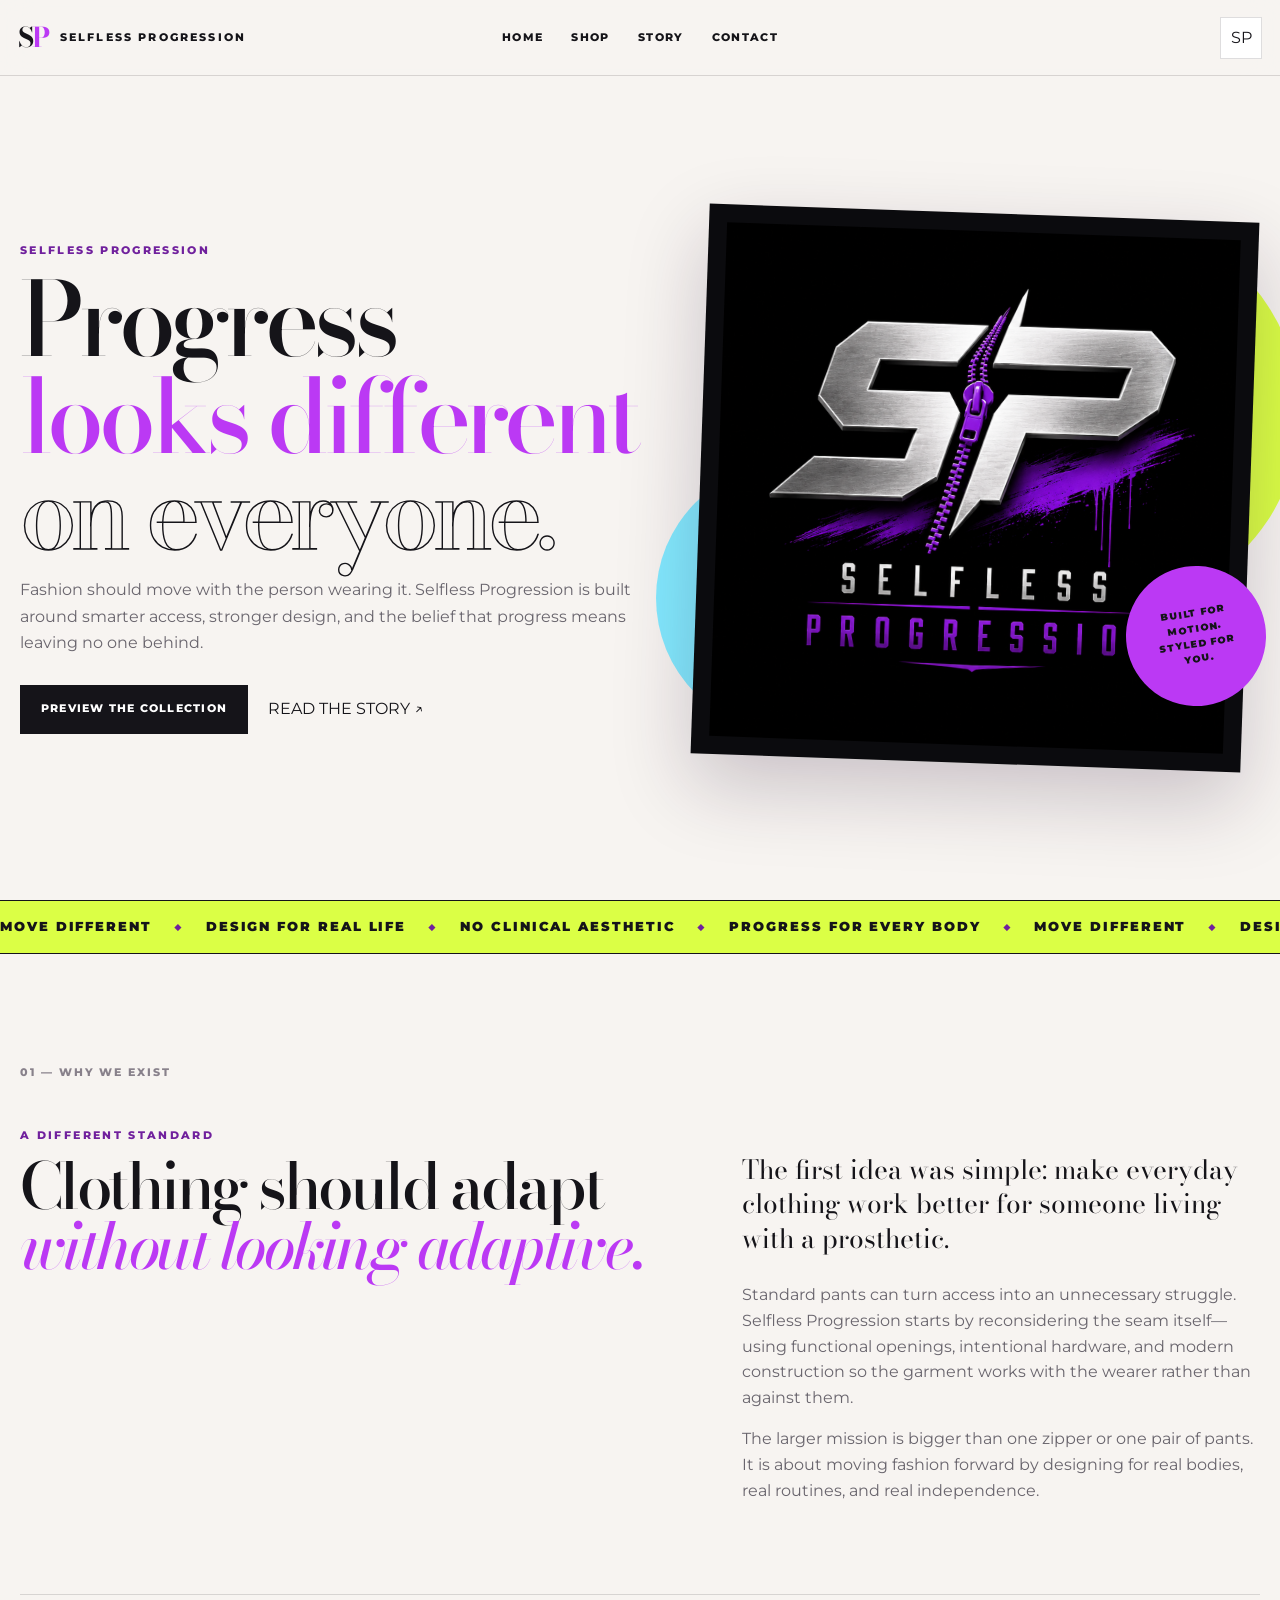
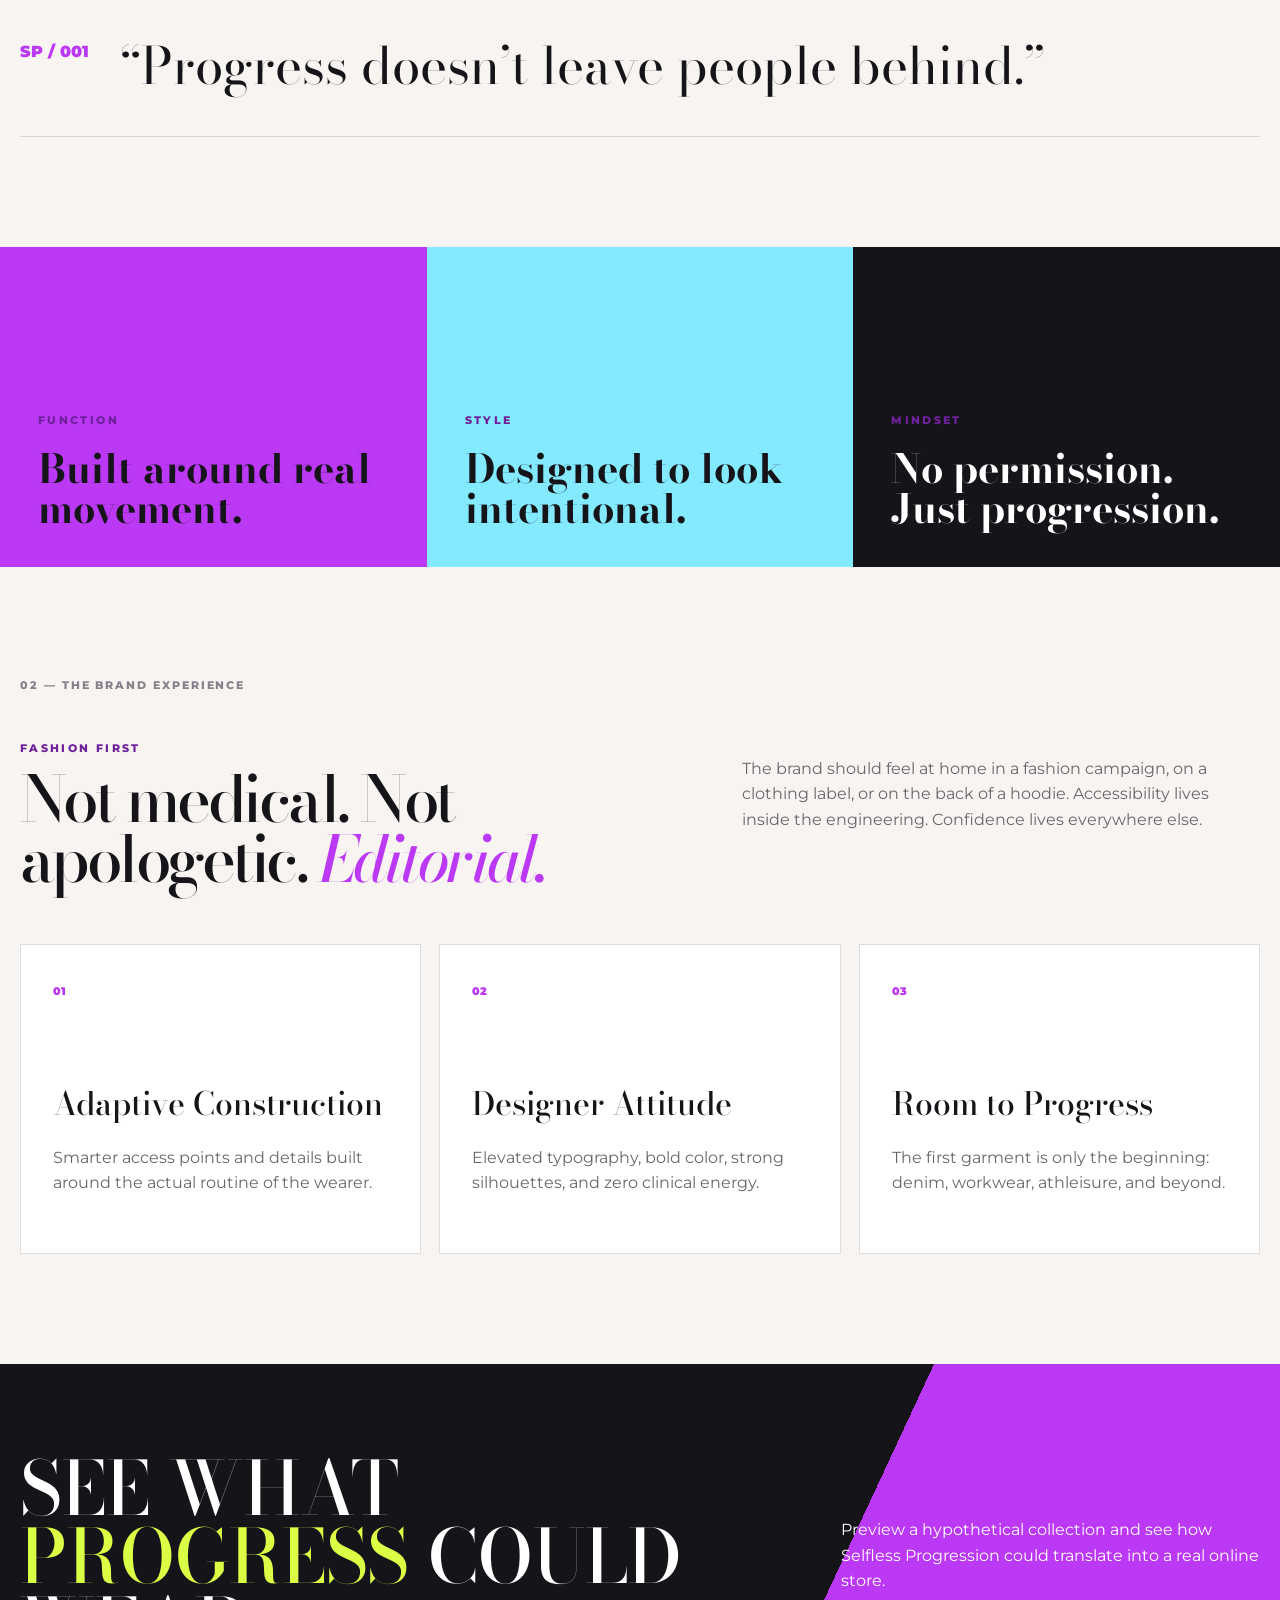
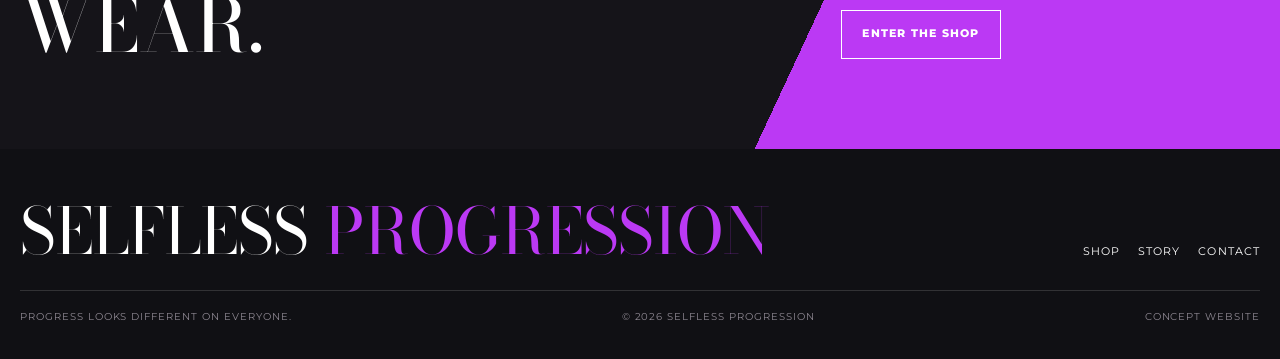
==== index.html @ aa7c3b39 "Add files via upload" ====
<!doctype html><html lang='en'><head><meta charset='utf-8'><meta name='viewport' content='width=device-width,initial-scale=1'><title>Selfless Progression | Home</title><link rel='preconnect' href='https://fonts.googleapis.com'><link rel='preconnect' href='https://fonts.gstatic.com' crossorigin><link href='https://fonts.googleapis.com/css2?family=Bodoni+Moda:opsz,wght@6..96,500;6..96,600;6..96,700&family=Montserrat:wght@400;500;600;700;800&display=swap' rel='stylesheet'><link rel='stylesheet' href='styles.css'></head><body><header class='header'><a class='brand' href='index.html'><b>S<span>P</span></b> SELFLESS PROGRESSION</a><nav class='nav'><a href='index.html'>Home</a><a href='shop.html'>Shop</a><a href='about.html'>Story</a><a href='contact.html'>Contact</a></nav><a class='bag' href='shop.html' aria-label='shop'>SP</a></header>
<main>
<section class='hero'><div><p class='eyebrow reveal'>Selfless Progression</p><h1 class='reveal'><span>Progress</span><span class='purple'>looks different</span><span class='outline'>on everyone.</span></h1><p class='lede reveal'>Fashion should move with the person wearing it. Selfless Progression is built around smarter access, stronger design, and the belief that progress means leaving no one behind.</p><div class='actions reveal'><a class='btn dark' href='shop.html'>Preview the Collection</a><a href='about.html'>READ THE STORY ↗</a></div></div><div class='logoStage reveal'><div class='blob1'></div><div class='blob2'></div><div class='logoBox'><img src='selfless-progression-logo.png' alt='Selfless Progression logo'></div><div class='sticker'>Built for motion. Styled for you.</div></div></section>
<section class='marquee'><div class='track'><span>MOVE DIFFERENT</span><b>◆</b><span>DESIGN FOR REAL LIFE</span><b>◆</b><span>NO CLINICAL AESTHETIC</span><b>◆</b><span>PROGRESS FOR EVERY BODY</span><b>◆</b><span>MOVE DIFFERENT</span><b>◆</b><span>DESIGN FOR REAL LIFE</span><b>◆</b><span>NO CLINICAL AESTHETIC</span><b>◆</b><span>PROGRESS FOR EVERY BODY</span><b>◆</b></div></section>
<section class='section'><div class='sectionNo'>01 — WHY WE EXIST</div><div class='twocol'><div class='reveal'><p class='eyebrow'>A different standard</p><h2 class='big'>Clothing should adapt <em>without looking adaptive.</em></h2></div><div class='copy reveal'><p class='lead'>The first idea was simple: make everyday clothing work better for someone living with a prosthetic.</p><p>Standard pants can turn access into an unnecessary struggle. Selfless Progression starts by reconsidering the seam itself—using functional openings, intentional hardware, and modern construction so the garment works with the wearer rather than against them.</p><p>The larger mission is bigger than one zipper or one pair of pants. It is about moving fashion forward by designing for real bodies, real routines, and real independence.</p></div></div><div class='quote reveal'><span>SP / 001</span><p>“Progress doesn’t leave people behind.”</p></div></section>
<section class='blocks'><div class='block bp reveal'><p class='eyebrow'>FUNCTION</p><h3>Built around real movement.</h3></div><div class='block bc reveal'><p class='eyebrow'>STYLE</p><h3>Designed to look intentional.</h3></div><div class='block bi reveal'><p class='eyebrow'>MINDSET</p><h3>No permission. Just progression.</h3></div></section>
<section class='section'><div class='sectionNo'>02 — THE BRAND EXPERIENCE</div><div class='twocol'><div class='reveal'><p class='eyebrow'>Fashion first</p><h2 class='big'>Not medical. Not apologetic. <em>Editorial.</em></h2></div><div class='copy reveal'><p>The brand should feel at home in a fashion campaign, on a clothing label, or on the back of a hoodie. Accessibility lives inside the engineering. Confidence lives everywhere else.</p></div></div><div class='features'><article class='card reveal'><span class='num'>01</span><h3>Adaptive Construction</h3><p>Smarter access points and details built around the actual routine of the wearer.</p></article><article class='card reveal'><span class='num'>02</span><h3>Designer Attitude</h3><p>Elevated typography, bold color, strong silhouettes, and zero clinical energy.</p></article><article class='card reveal'><span class='num'>03</span><h3>Room to Progress</h3><p>The first garment is only the beginning: denim, workwear, athleisure, and beyond.</p></article></div></section>
<section class='cta'><div class='ctain'><h2 class='reveal'>SEE WHAT <span>PROGRESS</span> COULD WEAR.</h2><div class='reveal'><p>Preview a hypothetical collection and see how Selfless Progression could translate into a real online store.</p><a class='btn' href='shop.html' style='border-color:white'>Enter the Shop</a></div></div></section>
</main><footer class='footer'><div class='footerin'><div class='footerTop'><a class='footerBrand' href='index.html'>SELFLESS <span>PROGRESSION</span></a><div class='footerLinks'><a href='shop.html'>Shop</a><a href='about.html'>Story</a><a href='contact.html'>Contact</a></div></div><div class='footerBottom'><span>PROGRESS LOOKS DIFFERENT ON EVERYONE.</span><span>© <span id='year'></span> SELFLESS PROGRESSION</span><span>CONCEPT WEBSITE</span></div></div></footer><script src='script.js'></script></body></html>
---- styles.css ----
:root{--ink:#151419;--paper:#f7f4f1;--purple:#bb39f4;--purple2:#70209d;--acid:#dbff45;--cyan:#83eaff;--muted:#69656d;--line:rgba(21,20,25,.14);--serif:'Bodoni Moda',serif;--sans:'Montserrat',sans-serif}
*{box-sizing:border-box}html{scroll-behavior:smooth}body{margin:0;background:var(--paper);color:var(--ink);font-family:var(--sans);line-height:1.6}a{text-decoration:none;color:inherit}img{max-width:100%;display:block}button,input,textarea,select{font:inherit}.header{position:sticky;top:0;z-index:50;display:grid;grid-template-columns:1fr auto 1fr;align-items:center;min-height:76px;padding:0 max(18px,calc((100vw - 1280px)/2));background:rgba(247,244,241,.9);backdrop-filter:blur(16px);border-bottom:1px solid var(--line)}.brand{display:flex;align-items:center;gap:12px;font-weight:800;letter-spacing:.2em;font-size:.68rem}.brand b{font-family:var(--serif);font-size:1.7rem;letter-spacing:-.08em}.brand b span{color:var(--purple)}.nav{display:flex;gap:28px}.nav a{font-size:.7rem;font-weight:800;letter-spacing:.12em;text-transform:uppercase}.nav a:hover{color:var(--purple2)}.bag{justify-self:end;width:42px;height:42px;border:1px solid var(--line);background:#fff;display:grid;place-items:center}.menu{display:none}.eyebrow{margin:0 0 12px;color:var(--purple2);font-size:.67rem;font-weight:800;letter-spacing:.22em;text-transform:uppercase}.hero{max-width:1280px;margin:auto;min-height:calc(100vh - 76px);padding:64px 20px;display:grid;grid-template-columns:1.05fr .95fr;gap:42px;align-items:center}.hero h1,.pagehero h1,.big{font-family:var(--serif);font-weight:500;letter-spacing:-.055em;line-height:.94}.hero h1{font-size:clamp(4.5rem,8vw,9rem);margin:0}.hero h1 span{display:block}.hero .purple{color:var(--purple)}.hero .outline{color:transparent;-webkit-text-stroke:1.4px var(--ink)}.lede{max-width:650px;color:var(--muted);font-size:1.02rem}.actions{display:flex;gap:20px;align-items:center;margin-top:30px}.btn{display:inline-flex;align-items:center;justify-content:center;min-height:49px;padding:0 20px;border:1px solid var(--ink);font-size:.7rem;font-weight:800;letter-spacing:.11em;text-transform:uppercase}.btn.dark{background:var(--ink);color:#fff}.btn.purple{background:var(--purple);border-color:var(--purple)}.logoStage{position:relative;min-height:600px;display:grid;place-items:center}.blob1,.blob2{position:absolute;border-radius:50%}.blob1{width:390px;height:390px;background:var(--acid);right:-40px;top:30px}.blob2{width:270px;height:270px;background:var(--cyan);left:-35px;bottom:55px}.logoBox{position:relative;z-index:3;width:min(550px,100%);background:#0b0b0e;padding:18px;box-shadow:0 30px 80px rgba(40,20,50,.22);transform:rotate(2deg)}.sticker{position:absolute;z-index:4;right:-6px;bottom:82px;width:140px;height:140px;border-radius:50%;background:var(--purple);display:grid;place-items:center;text-align:center;padding:18px;font-size:.6rem;font-weight:900;letter-spacing:.1em;text-transform:uppercase;transform:rotate(-9deg)}.marquee{overflow:hidden;background:var(--acid);border-block:1px solid var(--ink)}.track{display:flex;gap:22px;width:max-content;padding:16px 0;animation:move 26s linear infinite;font-size:.8rem;font-weight:900;letter-spacing:.15em;text-transform:uppercase}.track b{color:var(--purple2)}@keyframes move{to{transform:translateX(-50%)}}.section{max-width:1280px;margin:auto;padding:110px 20px}.sectionNo{margin-bottom:45px;color:#88818b;font-size:.67rem;font-weight:800;letter-spacing:.18em}.twocol{display:grid;grid-template-columns:1fr .8fr;gap:75px}.big{font-size:clamp(3.3rem,5vw,6rem);margin:0}.big em{color:var(--purple);font-style:italic}.copy p{color:var(--muted)}.copy .lead{font-family:var(--serif);font-size:1.65rem;line-height:1.3;color:var(--ink)}.quote{margin-top:75px;padding:44px 0;border-block:1px solid var(--line);display:grid;grid-template-columns:100px 1fr}.quote p{margin:0;font-family:var(--serif);font-size:clamp(2.2rem,4vw,4.5rem);line-height:1.04}.quote span{color:var(--purple);font-weight:900}.blocks{display:grid;grid-template-columns:repeat(3,1fr)}.block{min-height:320px;padding:38px;display:flex;flex-direction:column;justify-content:flex-end}.block h3{font-family:var(--serif);font-size:2.5rem;line-height:1;margin:8px 0 0}.bp{background:var(--purple)}.bc{background:var(--cyan)}.bi{background:var(--ink);color:#fff}.features{display:grid;grid-template-columns:repeat(3,1fr);gap:18px;margin-top:55px}.card{background:#fff;border:1px solid var(--line);padding:32px;min-height:310px}.card .num{color:var(--purple);font-size:.67rem;font-weight:900}.card h3{font-family:var(--serif);font-size:2rem;font-weight:500;margin:75px 0 12px}.card p{color:var(--muted)}.cta{background:linear-gradient(115deg,var(--ink) 0 64%,var(--purple) 64%);color:#fff;padding:90px 20px}.ctain{max-width:1280px;margin:auto;display:grid;grid-template-columns:1fr .55fr;gap:60px;align-items:end}.cta h2{font-family:var(--serif);font-size:clamp(3rem,5.8vw,6.6rem);line-height:.92;font-weight:500;margin:0}.cta h2 span{color:var(--acid)}.pagehero{max-width:1280px;margin:auto;padding:88px 20px 60px}.pagehero h1{font-size:clamp(4.2rem,7.5vw,8.4rem);margin:0}.pagehero h1 em{color:var(--purple)}.pagehero p{max-width:720px;color:var(--muted)}.toolbar{max-width:1280px;margin:auto;padding:0 20px 26px;display:flex;justify-content:space-between;align-items:center;border-bottom:1px solid var(--line)}.products{max-width:1280px;margin:auto;padding:34px 20px 105px;display:grid;grid-template-columns:repeat(3,1fr);gap:24px}.ph{aspect-ratio:4/5;background:linear-gradient(135deg,rgba(187,57,244,.22),rgba(131,234,255,.22)),#e9e4eb;display:grid;place-items:center;position:relative;color:#76707a;font-size:.7rem;font-weight:800;letter-spacing:.14em}.ph:after{content:'SP';position:absolute;font-family:var(--serif);font-size:8rem;color:rgba(255,255,255,.5);transform:rotate(-12deg)}.info{display:grid;grid-template-columns:1fr auto;gap:10px;padding-top:12px}.info h3{font-family:var(--serif);font-size:1.45rem;font-weight:500;margin:0}.info p{margin:2px 0;color:#77717a;font-size:.77rem}.detail{max-width:1280px;margin:auto;padding:70px 20px 105px;display:grid;grid-template-columns:1fr .8fr;gap:65px}.gallery{display:grid;grid-template-columns:1fr 1fr;gap:12px}.imgph{aspect-ratio:4/5;background:linear-gradient(145deg,#ece7ef,#ddd5e6);display:grid;place-items:center;border:1px solid var(--line);font-size:.68rem;font-weight:800;letter-spacing:.13em;color:#777}.panel{position:sticky;top:105px;align-self:start}.panel h1{font-family:var(--serif);font-size:4.2rem;line-height:.95;font-weight:500;margin:0}.sizes{display:flex;gap:8px;margin:22px 0}.size{width:46px;height:42px;border:1px solid var(--line);background:#fff}.size.active{background:var(--ink);color:#fff}.about{max-width:1280px;margin:auto;padding:20px 20px 105px;display:grid;grid-template-columns:.75fr 1fr;gap:80px}.aboutArt{min-height:600px;background:linear-gradient(160deg,var(--cyan),#ece6ee 45%,var(--purple) 130%);position:relative}.aboutArt:after{content:'SP';position:absolute;left:50%;top:50%;transform:translate(-50%,-50%) rotate(-10deg);font-family:var(--serif);font-size:13rem;color:rgba(255,255,255,.55)}.about h2{font-family:var(--serif);font-size:3.5rem;line-height:1;font-weight:500}.about p{color:var(--muted)}.values{border-top:1px solid var(--line);margin-top:35px}.value{display:grid;grid-template-columns:55px 1fr;padding:17px 0;border-bottom:1px solid var(--line)}.value span{color:var(--purple);font-size:.7rem;font-weight:900}.contact{max-width:1280px;margin:auto;padding:20px 20px 105px;display:grid;grid-template-columns:.75fr 1fr;gap:70px}.contactSide{background:var(--ink);color:#fff;padding:40px;min-height:500px}.contactSide h2{font-family:var(--serif);font-size:3.3rem;line-height:1;font-weight:500}.contactSide span{color:var(--acid)}.form{display:grid;gap:16px}.field label{display:block;margin-bottom:6px;font-size:.67rem;font-weight:800;letter-spacing:.11em;text-transform:uppercase}.field input,.field textarea{width:100%;padding:14px;border:1px solid var(--line);background:#fff}.field textarea{min-height:150px}.footer{background:#101014;color:#fff}.footerin{max-width:1280px;margin:auto;padding:54px 20px 34px}.footerTop{display:grid;grid-template-columns:1fr auto;gap:30px;align-items:end;padding-bottom:30px;border-bottom:1px solid rgba(255,255,255,.14)}.footerBrand{font-family:var(--serif);font-size:clamp(2.7rem,5vw,5.2rem);line-height:.9}.footerBrand span{color:var(--purple)}.footerLinks{display:flex;gap:18px;font-size:.68rem;text-transform:uppercase;letter-spacing:.1em}.footerBottom{display:flex;justify-content:space-between;gap:18px;padding-top:18px;color:#8d8791;font-size:.6rem;letter-spacing:.1em}.reveal{opacity:0;transform:translateY(22px);transition:.7s ease}.reveal.visible{opacity:1;transform:none}@media(max-width:900px){.nav{display:none}.header{grid-template-columns:1fr auto}.hero,.twocol,.ctain,.detail,.about,.contact{grid-template-columns:1fr}.features{grid-template-columns:1fr 1fr}.blocks{grid-template-columns:1fr}.products{grid-template-columns:1fr 1fr}.panel{position:relative;top:auto}.logoStage{min-height:480px}}@media(max-width:600px){.brand{letter-spacing:.1em}.hero,.section,.pagehero,.toolbar,.products,.detail,.about,.contact{padding-left:16px;padding-right:16px}.hero h1{font-size:clamp(3.7rem,17vw,5.1rem)}.actions{align-items:flex-start;flex-direction:column}.logoStage{min-height:370px}.blob1{width:230px;height:230px}.blob2{width:170px;height:170px}.sticker{width:105px;height:105px;font-size:.48rem}.features,.products,.gallery{grid-template-columns:1fr}.quote{grid-template-columns:1fr;gap:15px}.toolbar{align-items:flex-start;flex-direction:column;gap:12px}.footerTop,.footerBottom{display:grid;grid-template-columns:1fr}}
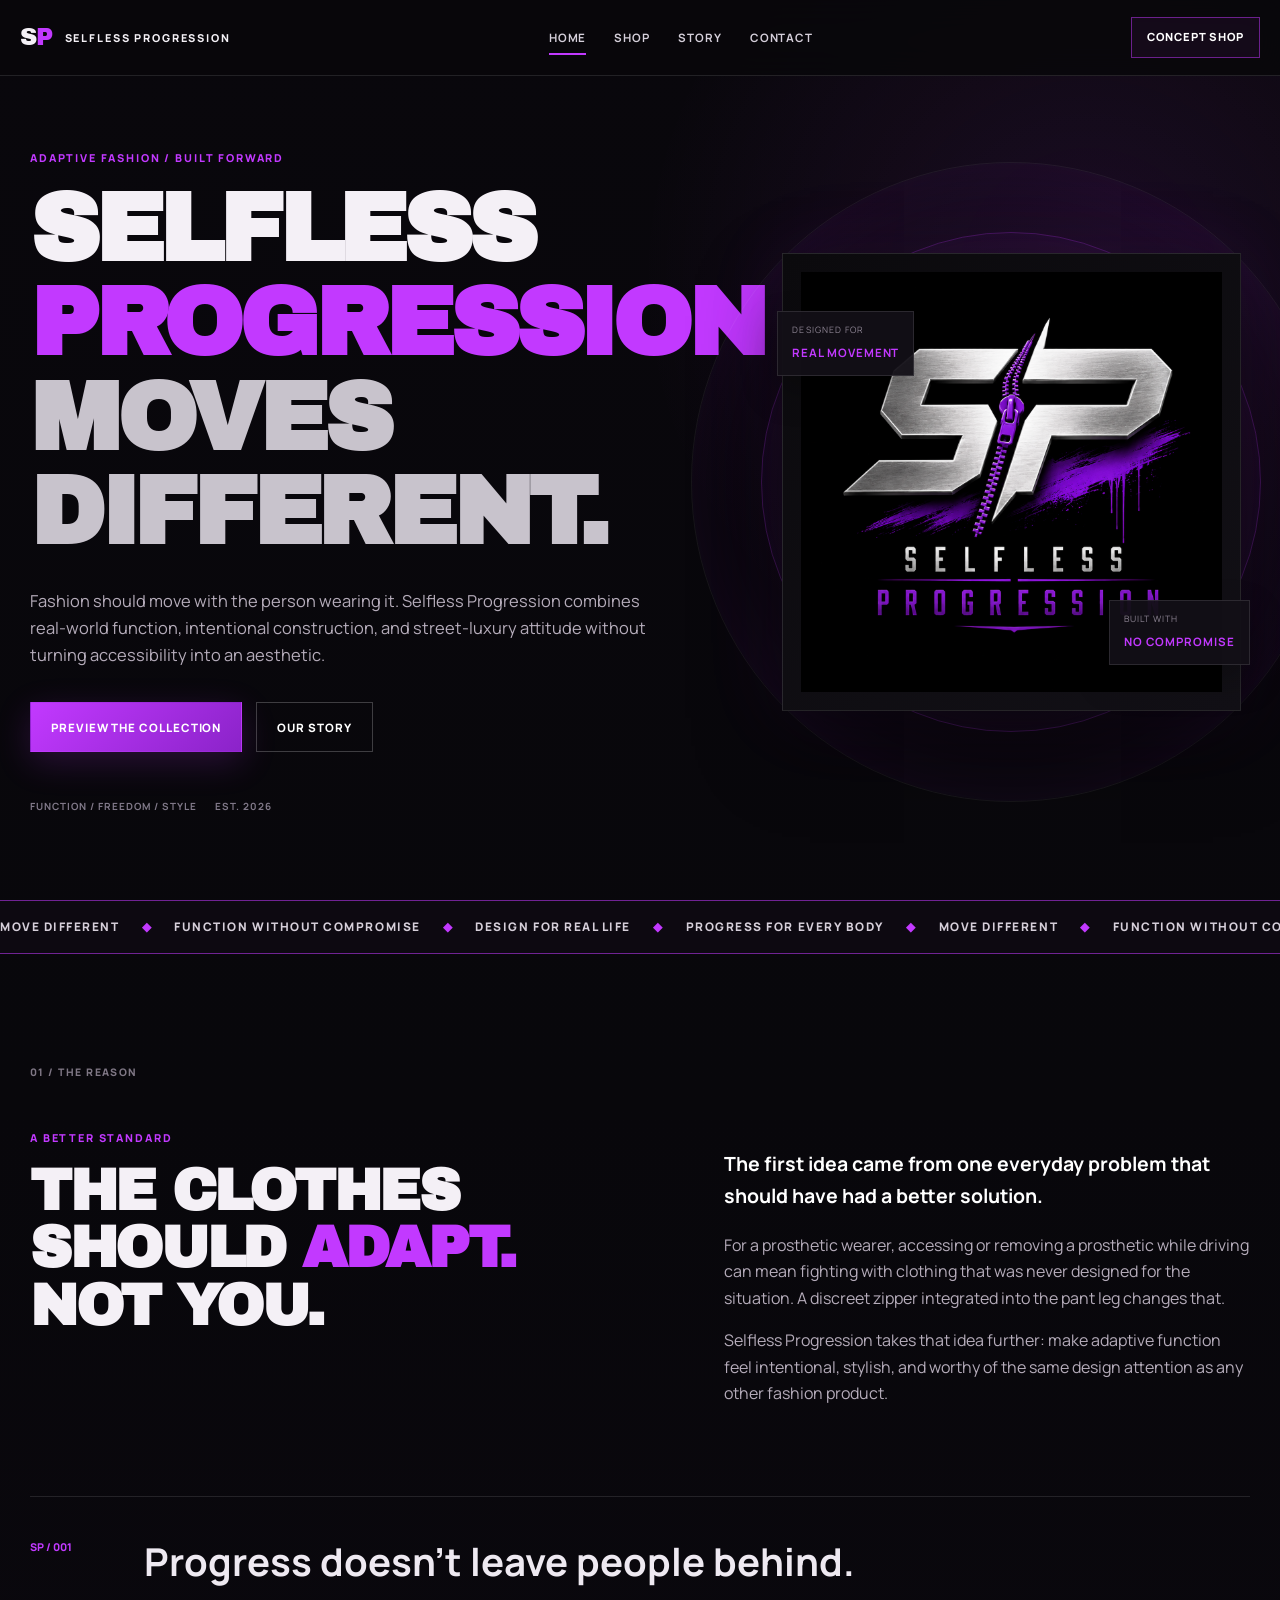
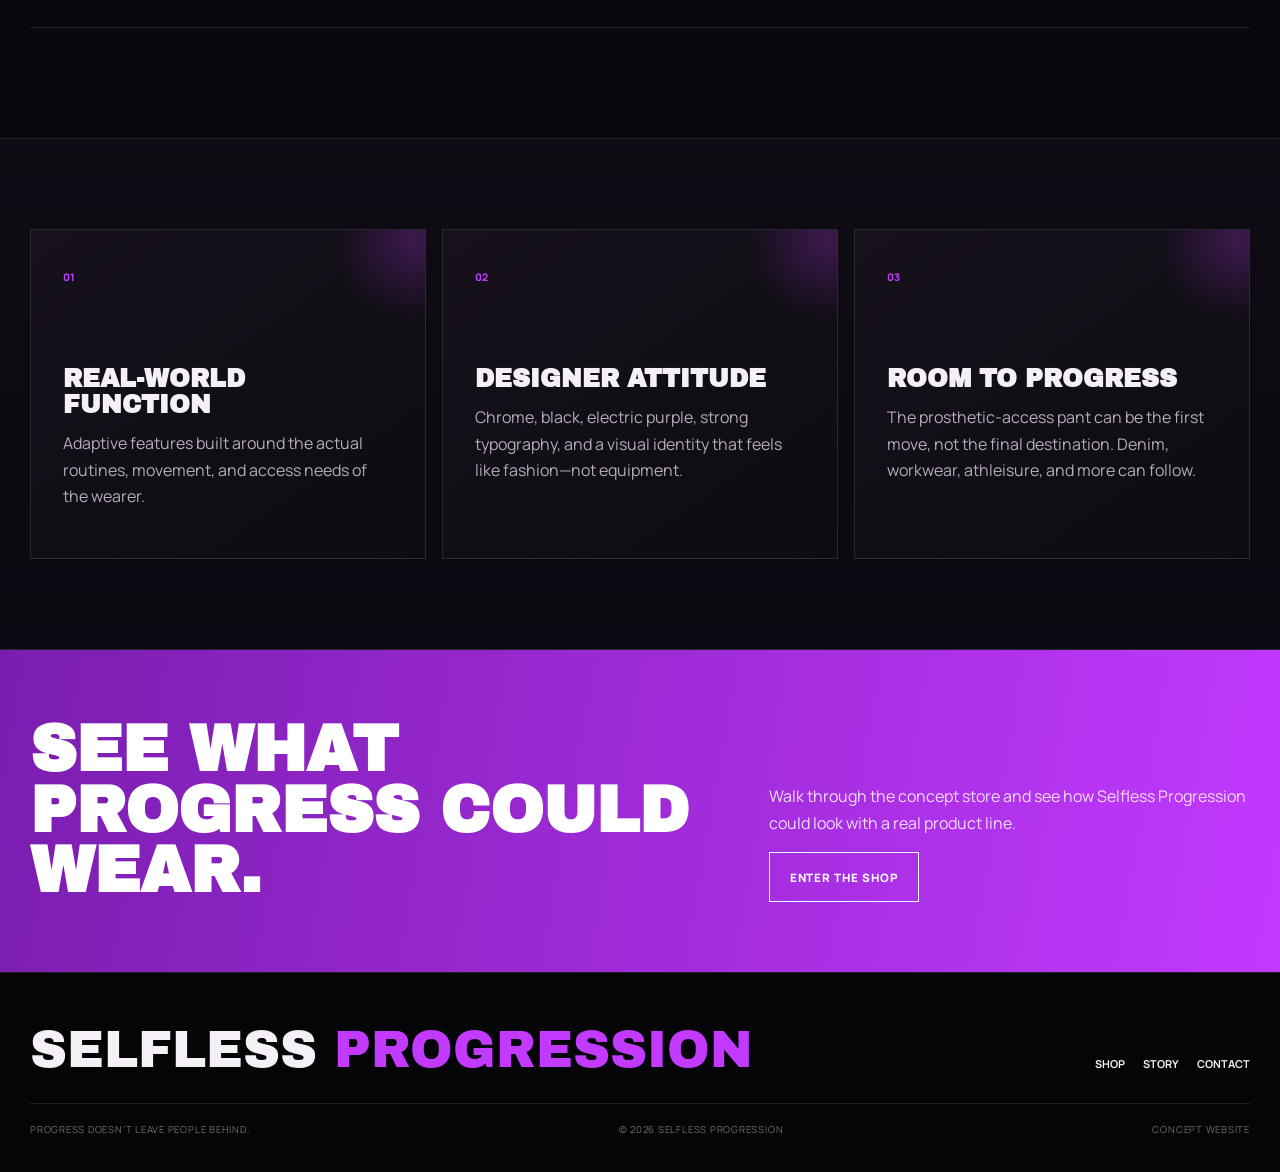
==== commit 140c813e: "Add files via upload" ====
--- a/index.html
+++ b/index.html
@@ -1,9 +1,114 @@
-<!doctype html><html lang='en'><head><meta charset='utf-8'><meta name='viewport' content='width=device-width,initial-scale=1'><title>Selfless Progression | Home</title><link rel='preconnect' href='https://fonts.googleapis.com'><link rel='preconnect' href='https://fonts.gstatic.com' crossorigin><link href='https://fonts.googleapis.com/css2?family=Bodoni+Moda:opsz,wght@6..96,500;6..96,600;6..96,700&family=Montserrat:wght@400;500;600;700;800&display=swap' rel='stylesheet'><link rel='stylesheet' href='styles.css'></head><body><header class='header'><a class='brand' href='index.html'><b>S<span>P</span></b> SELFLESS PROGRESSION</a><nav class='nav'><a href='index.html'>Home</a><a href='shop.html'>Shop</a><a href='about.html'>Story</a><a href='contact.html'>Contact</a></nav><a class='bag' href='shop.html' aria-label='shop'>SP</a></header>
+<!doctype html><html lang="en"><head>
+<meta charset="utf-8"><meta name="viewport" content="width=device-width,initial-scale=1">
+<meta name="theme-color" content="#08070b">
+<title>Selfless Progression | Home</title>
+<link rel="preconnect" href="https://fonts.googleapis.com">
+<link rel="preconnect" href="https://fonts.gstatic.com" crossorigin>
+<link href="https://fonts.googleapis.com/css2?family=Archivo+Black&family=Manrope:wght@400;500;600;700;800&display=swap" rel="stylesheet">
+<link rel="stylesheet" href="styles.css"></head><body>
+
+<header class="site-header">
+  <a class="brand" href="index.html">
+    <span class="brand-mark">S<span>P</span></span>
+    <span class="brand-name">SELFLESS PROGRESSION</span>
+  </a>
+  <nav class="nav"><a class="active" href="index.html">Home</a><a class="" href="shop.html">Shop</a><a class="" href="about.html">Story</a><a class="" href="contact.html">Contact</a></nav>
+  <a class="header-shop" href="shop.html">Concept Shop</a>
+  <button class="menu" aria-label="Open menu">☰</button>
+</header>
+<nav class="mobile-nav"><a href="index.html">Home</a><a href="shop.html">Shop</a><a href="about.html">Story</a><a href="contact.html">Contact</a></nav>
 <main>
-<section class='hero'><div><p class='eyebrow reveal'>Selfless Progression</p><h1 class='reveal'><span>Progress</span><span class='purple'>looks different</span><span class='outline'>on everyone.</span></h1><p class='lede reveal'>Fashion should move with the person wearing it. Selfless Progression is built around smarter access, stronger design, and the belief that progress means leaving no one behind.</p><div class='actions reveal'><a class='btn dark' href='shop.html'>Preview the Collection</a><a href='about.html'>READ THE STORY ↗</a></div></div><div class='logoStage reveal'><div class='blob1'></div><div class='blob2'></div><div class='logoBox'><img src='selfless-progression-logo.png' alt='Selfless Progression logo'></div><div class='sticker'>Built for motion. Styled for you.</div></div></section>
-<section class='marquee'><div class='track'><span>MOVE DIFFERENT</span><b>◆</b><span>DESIGN FOR REAL LIFE</span><b>◆</b><span>NO CLINICAL AESTHETIC</span><b>◆</b><span>PROGRESS FOR EVERY BODY</span><b>◆</b><span>MOVE DIFFERENT</span><b>◆</b><span>DESIGN FOR REAL LIFE</span><b>◆</b><span>NO CLINICAL AESTHETIC</span><b>◆</b><span>PROGRESS FOR EVERY BODY</span><b>◆</b></div></section>
-<section class='section'><div class='sectionNo'>01 — WHY WE EXIST</div><div class='twocol'><div class='reveal'><p class='eyebrow'>A different standard</p><h2 class='big'>Clothing should adapt <em>without looking adaptive.</em></h2></div><div class='copy reveal'><p class='lead'>The first idea was simple: make everyday clothing work better for someone living with a prosthetic.</p><p>Standard pants can turn access into an unnecessary struggle. Selfless Progression starts by reconsidering the seam itself—using functional openings, intentional hardware, and modern construction so the garment works with the wearer rather than against them.</p><p>The larger mission is bigger than one zipper or one pair of pants. It is about moving fashion forward by designing for real bodies, real routines, and real independence.</p></div></div><div class='quote reveal'><span>SP / 001</span><p>“Progress doesn’t leave people behind.”</p></div></section>
-<section class='blocks'><div class='block bp reveal'><p class='eyebrow'>FUNCTION</p><h3>Built around real movement.</h3></div><div class='block bc reveal'><p class='eyebrow'>STYLE</p><h3>Designed to look intentional.</h3></div><div class='block bi reveal'><p class='eyebrow'>MINDSET</p><h3>No permission. Just progression.</h3></div></section>
-<section class='section'><div class='sectionNo'>02 — THE BRAND EXPERIENCE</div><div class='twocol'><div class='reveal'><p class='eyebrow'>Fashion first</p><h2 class='big'>Not medical. Not apologetic. <em>Editorial.</em></h2></div><div class='copy reveal'><p>The brand should feel at home in a fashion campaign, on a clothing label, or on the back of a hoodie. Accessibility lives inside the engineering. Confidence lives everywhere else.</p></div></div><div class='features'><article class='card reveal'><span class='num'>01</span><h3>Adaptive Construction</h3><p>Smarter access points and details built around the actual routine of the wearer.</p></article><article class='card reveal'><span class='num'>02</span><h3>Designer Attitude</h3><p>Elevated typography, bold color, strong silhouettes, and zero clinical energy.</p></article><article class='card reveal'><span class='num'>03</span><h3>Room to Progress</h3><p>The first garment is only the beginning: denim, workwear, athleisure, and beyond.</p></article></div></section>
-<section class='cta'><div class='ctain'><h2 class='reveal'>SEE WHAT <span>PROGRESS</span> COULD WEAR.</h2><div class='reveal'><p>Preview a hypothetical collection and see how Selfless Progression could translate into a real online store.</p><a class='btn' href='shop.html' style='border-color:white'>Enter the Shop</a></div></div></section>
-</main><footer class='footer'><div class='footerin'><div class='footerTop'><a class='footerBrand' href='index.html'>SELFLESS <span>PROGRESSION</span></a><div class='footerLinks'><a href='shop.html'>Shop</a><a href='about.html'>Story</a><a href='contact.html'>Contact</a></div></div><div class='footerBottom'><span>PROGRESS LOOKS DIFFERENT ON EVERYONE.</span><span>© <span id='year'></span> SELFLESS PROGRESSION</span><span>CONCEPT WEBSITE</span></div></div></footer><script src='script.js'></script></body></html>+<section class="hero">
+  <div class="hero-copy">
+    <p class="eyebrow reveal">Adaptive fashion / Built forward</p>
+    <h1 class="display reveal">SELFLESS<br><span class="accent">PROGRESSION</span><br><span class="soft">MOVES DIFFERENT.</span></h1>
+    <p class="hero-lede reveal">
+      Fashion should move with the person wearing it. Selfless Progression combines real-world function,
+      intentional construction, and street-luxury attitude without turning accessibility into an aesthetic.
+    </p>
+    <div class="actions reveal">
+      <a class="btn btn-primary" href="shop.html">Preview the Collection</a>
+      <a class="btn btn-outline" href="about.html">Our Story</a>
+    </div>
+    <div class="hero-note reveal">
+      <span>FUNCTION / FREEDOM / STYLE</span>
+      <span>EST. 2026</span>
+    </div>
+  </div>
+  <div class="hero-art reveal">
+    <div class="glow-ring"></div><div class="glow-ring r2"></div>
+    <div class="logo-shell"><img src="selfless-progression-logo.png" alt="Selfless Progression logo"></div>
+    <div class="floating-label fl1"><small>Designed for</small><strong>REAL MOVEMENT</strong></div>
+    <div class="floating-label fl2"><small>Built with</small><strong>NO COMPROMISE</strong></div>
+  </div>
+</section>
+
+<section class="ticker">
+  <div class="ticker-track">
+    <span>MOVE DIFFERENT</span><b>◆</b><span>FUNCTION WITHOUT COMPROMISE</span><b>◆</b><span>DESIGN FOR REAL LIFE</span><b>◆</b><span>PROGRESS FOR EVERY BODY</span><b>◆</b>
+    <span>MOVE DIFFERENT</span><b>◆</b><span>FUNCTION WITHOUT COMPROMISE</span><b>◆</b><span>DESIGN FOR REAL LIFE</span><b>◆</b><span>PROGRESS FOR EVERY BODY</span><b>◆</b>
+  </div>
+</section>
+
+<section class="section">
+  <div class="section-tag">01 / THE REASON</div>
+  <div class="two-col">
+    <div class="reveal">
+      <p class="eyebrow">A better standard</p>
+      <h2>THE CLOTHES SHOULD <span>ADAPT.</span> NOT YOU.</h2>
+    </div>
+    <div class="copy reveal">
+      <p class="lead">The first idea came from one everyday problem that should have had a better solution.</p>
+      <p>
+        For a prosthetic wearer, accessing or removing a prosthetic while driving can mean fighting with clothing
+        that was never designed for the situation. A discreet zipper integrated into the pant leg changes that.
+      </p>
+      <p>
+        Selfless Progression takes that idea further: make adaptive function feel intentional, stylish, and worthy
+        of the same design attention as any other fashion product.
+      </p>
+    </div>
+  </div>
+  <div class="statement reveal">
+    <span>SP / 001</span>
+    <p>Progress doesn’t leave people behind.</p>
+  </div>
+</section>
+
+<section class="feature-section">
+  <div class="feature-grid">
+    <article class="feature-card reveal"><span class="num">01</span><h3>REAL-WORLD FUNCTION</h3><p>Adaptive features built around the actual routines, movement, and access needs of the wearer.</p></article>
+    <article class="feature-card reveal"><span class="num">02</span><h3>DESIGNER ATTITUDE</h3><p>Chrome, black, electric purple, strong typography, and a visual identity that feels like fashion—not equipment.</p></article>
+    <article class="feature-card reveal"><span class="num">03</span><h3>ROOM TO PROGRESS</h3><p>The prosthetic-access pant can be the first move, not the final destination. Denim, workwear, athleisure, and more can follow.</p></article>
+  </div>
+</section>
+
+<section class="purple-band">
+  <div class="purple-band-inner">
+    <h2 class="reveal">SEE WHAT PROGRESS COULD WEAR.</h2>
+    <div class="reveal">
+      <p>Walk through the concept store and see how Selfless Progression could look with a real product line.</p>
+      <a class="btn btn-outline" href="shop.html">Enter the Shop</a>
+    </div>
+  </div>
+</section>
+</main>
+<footer class="footer">
+  <div class="footer-inner">
+    <div class="footer-top">
+      <a class="footer-brand" href="index.html">SELFLESS <span>PROGRESSION</span></a>
+      <div class="footer-links">
+        <a href="shop.html">Shop</a>
+        <a href="about.html">Story</a>
+        <a href="contact.html">Contact</a>
+      </div>
+    </div>
+    <div class="footer-bottom">
+      <span>PROGRESS DOESN'T LEAVE PEOPLE BEHIND.</span>
+      <span>© <span id="year"></span> SELFLESS PROGRESSION</span>
+      <span>CONCEPT WEBSITE</span>
+    </div>
+  </div>
+</footer>
+<script src="script.js"></script>
+</body></html>
--- a/styles.css
+++ b/styles.css
@@ -1,3 +1,753 @@
 
-:root{--ink:#151419;--paper:#f7f4f1;--purple:#bb39f4;--purple2:#70209d;--acid:#dbff45;--cyan:#83eaff;--muted:#69656d;--line:rgba(21,20,25,.14);--serif:'Bodoni Moda',serif;--sans:'Montserrat',sans-serif}
-*{box-sizing:border-box}html{scroll-behavior:smooth}body{margin:0;background:var(--paper);color:var(--ink);font-family:var(--sans);line-height:1.6}a{text-decoration:none;color:inherit}img{max-width:100%;display:block}button,input,textarea,select{font:inherit}.header{position:sticky;top:0;z-index:50;display:grid;grid-template-columns:1fr auto 1fr;align-items:center;min-height:76px;padding:0 max(18px,calc((100vw - 1280px)/2));background:rgba(247,244,241,.9);backdrop-filter:blur(16px);border-bottom:1px solid var(--line)}.brand{display:flex;align-items:center;gap:12px;font-weight:800;letter-spacing:.2em;font-size:.68rem}.brand b{font-family:var(--serif);font-size:1.7rem;letter-spacing:-.08em}.brand b span{color:var(--purple)}.nav{display:flex;gap:28px}.nav a{font-size:.7rem;font-weight:800;letter-spacing:.12em;text-transform:uppercase}.nav a:hover{color:var(--purple2)}.bag{justify-self:end;width:42px;height:42px;border:1px solid var(--line);background:#fff;display:grid;place-items:center}.menu{display:none}.eyebrow{margin:0 0 12px;color:var(--purple2);font-size:.67rem;font-weight:800;letter-spacing:.22em;text-transform:uppercase}.hero{max-width:1280px;margin:auto;min-height:calc(100vh - 76px);padding:64px 20px;display:grid;grid-template-columns:1.05fr .95fr;gap:42px;align-items:center}.hero h1,.pagehero h1,.big{font-family:var(--serif);font-weight:500;letter-spacing:-.055em;line-height:.94}.hero h1{font-size:clamp(4.5rem,8vw,9rem);margin:0}.hero h1 span{display:block}.hero .purple{color:var(--purple)}.hero .outline{color:transparent;-webkit-text-stroke:1.4px var(--ink)}.lede{max-width:650px;color:var(--muted);font-size:1.02rem}.actions{display:flex;gap:20px;align-items:center;margin-top:30px}.btn{display:inline-flex;align-items:center;justify-content:center;min-height:49px;padding:0 20px;border:1px solid var(--ink);font-size:.7rem;font-weight:800;letter-spacing:.11em;text-transform:uppercase}.btn.dark{background:var(--ink);color:#fff}.btn.purple{background:var(--purple);border-color:var(--purple)}.logoStage{position:relative;min-height:600px;display:grid;place-items:center}.blob1,.blob2{position:absolute;border-radius:50%}.blob1{width:390px;height:390px;background:var(--acid);right:-40px;top:30px}.blob2{width:270px;height:270px;background:var(--cyan);left:-35px;bottom:55px}.logoBox{position:relative;z-index:3;width:min(550px,100%);background:#0b0b0e;padding:18px;box-shadow:0 30px 80px rgba(40,20,50,.22);transform:rotate(2deg)}.sticker{position:absolute;z-index:4;right:-6px;bottom:82px;width:140px;height:140px;border-radius:50%;background:var(--purple);display:grid;place-items:center;text-align:center;padding:18px;font-size:.6rem;font-weight:900;letter-spacing:.1em;text-transform:uppercase;transform:rotate(-9deg)}.marquee{overflow:hidden;background:var(--acid);border-block:1px solid var(--ink)}.track{display:flex;gap:22px;width:max-content;padding:16px 0;animation:move 26s linear infinite;font-size:.8rem;font-weight:900;letter-spacing:.15em;text-transform:uppercase}.track b{color:var(--purple2)}@keyframes move{to{transform:translateX(-50%)}}.section{max-width:1280px;margin:auto;padding:110px 20px}.sectionNo{margin-bottom:45px;color:#88818b;font-size:.67rem;font-weight:800;letter-spacing:.18em}.twocol{display:grid;grid-template-columns:1fr .8fr;gap:75px}.big{font-size:clamp(3.3rem,5vw,6rem);margin:0}.big em{color:var(--purple);font-style:italic}.copy p{color:var(--muted)}.copy .lead{font-family:var(--serif);font-size:1.65rem;line-height:1.3;color:var(--ink)}.quote{margin-top:75px;padding:44px 0;border-block:1px solid var(--line);display:grid;grid-template-columns:100px 1fr}.quote p{margin:0;font-family:var(--serif);font-size:clamp(2.2rem,4vw,4.5rem);line-height:1.04}.quote span{color:var(--purple);font-weight:900}.blocks{display:grid;grid-template-columns:repeat(3,1fr)}.block{min-height:320px;padding:38px;display:flex;flex-direction:column;justify-content:flex-end}.block h3{font-family:var(--serif);font-size:2.5rem;line-height:1;margin:8px 0 0}.bp{background:var(--purple)}.bc{background:var(--cyan)}.bi{background:var(--ink);color:#fff}.features{display:grid;grid-template-columns:repeat(3,1fr);gap:18px;margin-top:55px}.card{background:#fff;border:1px solid var(--line);padding:32px;min-height:310px}.card .num{color:var(--purple);font-size:.67rem;font-weight:900}.card h3{font-family:var(--serif);font-size:2rem;font-weight:500;margin:75px 0 12px}.card p{color:var(--muted)}.cta{background:linear-gradient(115deg,var(--ink) 0 64%,var(--purple) 64%);color:#fff;padding:90px 20px}.ctain{max-width:1280px;margin:auto;display:grid;grid-template-columns:1fr .55fr;gap:60px;align-items:end}.cta h2{font-family:var(--serif);font-size:clamp(3rem,5.8vw,6.6rem);line-height:.92;font-weight:500;margin:0}.cta h2 span{color:var(--acid)}.pagehero{max-width:1280px;margin:auto;padding:88px 20px 60px}.pagehero h1{font-size:clamp(4.2rem,7.5vw,8.4rem);margin:0}.pagehero h1 em{color:var(--purple)}.pagehero p{max-width:720px;color:var(--muted)}.toolbar{max-width:1280px;margin:auto;padding:0 20px 26px;display:flex;justify-content:space-between;align-items:center;border-bottom:1px solid var(--line)}.products{max-width:1280px;margin:auto;padding:34px 20px 105px;display:grid;grid-template-columns:repeat(3,1fr);gap:24px}.ph{aspect-ratio:4/5;background:linear-gradient(135deg,rgba(187,57,244,.22),rgba(131,234,255,.22)),#e9e4eb;display:grid;place-items:center;position:relative;color:#76707a;font-size:.7rem;font-weight:800;letter-spacing:.14em}.ph:after{content:'SP';position:absolute;font-family:var(--serif);font-size:8rem;color:rgba(255,255,255,.5);transform:rotate(-12deg)}.info{display:grid;grid-template-columns:1fr auto;gap:10px;padding-top:12px}.info h3{font-family:var(--serif);font-size:1.45rem;font-weight:500;margin:0}.info p{margin:2px 0;color:#77717a;font-size:.77rem}.detail{max-width:1280px;margin:auto;padding:70px 20px 105px;display:grid;grid-template-columns:1fr .8fr;gap:65px}.gallery{display:grid;grid-template-columns:1fr 1fr;gap:12px}.imgph{aspect-ratio:4/5;background:linear-gradient(145deg,#ece7ef,#ddd5e6);display:grid;place-items:center;border:1px solid var(--line);font-size:.68rem;font-weight:800;letter-spacing:.13em;color:#777}.panel{position:sticky;top:105px;align-self:start}.panel h1{font-family:var(--serif);font-size:4.2rem;line-height:.95;font-weight:500;margin:0}.sizes{display:flex;gap:8px;margin:22px 0}.size{width:46px;height:42px;border:1px solid var(--line);background:#fff}.size.active{background:var(--ink);color:#fff}.about{max-width:1280px;margin:auto;padding:20px 20px 105px;display:grid;grid-template-columns:.75fr 1fr;gap:80px}.aboutArt{min-height:600px;background:linear-gradient(160deg,var(--cyan),#ece6ee 45%,var(--purple) 130%);position:relative}.aboutArt:after{content:'SP';position:absolute;left:50%;top:50%;transform:translate(-50%,-50%) rotate(-10deg);font-family:var(--serif);font-size:13rem;color:rgba(255,255,255,.55)}.about h2{font-family:var(--serif);font-size:3.5rem;line-height:1;font-weight:500}.about p{color:var(--muted)}.values{border-top:1px solid var(--line);margin-top:35px}.value{display:grid;grid-template-columns:55px 1fr;padding:17px 0;border-bottom:1px solid var(--line)}.value span{color:var(--purple);font-size:.7rem;font-weight:900}.contact{max-width:1280px;margin:auto;padding:20px 20px 105px;display:grid;grid-template-columns:.75fr 1fr;gap:70px}.contactSide{background:var(--ink);color:#fff;padding:40px;min-height:500px}.contactSide h2{font-family:var(--serif);font-size:3.3rem;line-height:1;font-weight:500}.contactSide span{color:var(--acid)}.form{display:grid;gap:16px}.field label{display:block;margin-bottom:6px;font-size:.67rem;font-weight:800;letter-spacing:.11em;text-transform:uppercase}.field input,.field textarea{width:100%;padding:14px;border:1px solid var(--line);background:#fff}.field textarea{min-height:150px}.footer{background:#101014;color:#fff}.footerin{max-width:1280px;margin:auto;padding:54px 20px 34px}.footerTop{display:grid;grid-template-columns:1fr auto;gap:30px;align-items:end;padding-bottom:30px;border-bottom:1px solid rgba(255,255,255,.14)}.footerBrand{font-family:var(--serif);font-size:clamp(2.7rem,5vw,5.2rem);line-height:.9}.footerBrand span{color:var(--purple)}.footerLinks{display:flex;gap:18px;font-size:.68rem;text-transform:uppercase;letter-spacing:.1em}.footerBottom{display:flex;justify-content:space-between;gap:18px;padding-top:18px;color:#8d8791;font-size:.6rem;letter-spacing:.1em}.reveal{opacity:0;transform:translateY(22px);transition:.7s ease}.reveal.visible{opacity:1;transform:none}@media(max-width:900px){.nav{display:none}.header{grid-template-columns:1fr auto}.hero,.twocol,.ctain,.detail,.about,.contact{grid-template-columns:1fr}.features{grid-template-columns:1fr 1fr}.blocks{grid-template-columns:1fr}.products{grid-template-columns:1fr 1fr}.panel{position:relative;top:auto}.logoStage{min-height:480px}}@media(max-width:600px){.brand{letter-spacing:.1em}.hero,.section,.pagehero,.toolbar,.products,.detail,.about,.contact{padding-left:16px;padding-right:16px}.hero h1{font-size:clamp(3.7rem,17vw,5.1rem)}.actions{align-items:flex-start;flex-direction:column}.logoStage{min-height:370px}.blob1{width:230px;height:230px}.blob2{width:170px;height:170px}.sticker{width:105px;height:105px;font-size:.48rem}.features,.products,.gallery{grid-template-columns:1fr}.quote{grid-template-columns:1fr;gap:15px}.toolbar{align-items:flex-start;flex-direction:column;gap:12px}.footerTop,.footerBottom{display:grid;grid-template-columns:1fr}}
+:root{
+  --bg:#08070b;
+  --bg2:#0f0b14;
+  --panel:#15111a;
+  --panel2:#1a1420;
+  --text:#f4f0f6;
+  --muted:#b5acba;
+  --silver:#d5d4dc;
+  --silver2:#8f8d98;
+  --purple:#c239ff;
+  --purple-deep:#7b1ab3;
+  --purple-glow:rgba(194,57,255,.24);
+  --line:rgba(255,255,255,.11);
+  --max:1260px;
+  --font:"Manrope",Arial,sans-serif;
+  --display:"Archivo Black",Arial,sans-serif;
+}
+
+*{box-sizing:border-box}
+html{scroll-behavior:smooth}
+body{
+  margin:0;
+  background:
+    radial-gradient(circle at 85% 10%,rgba(194,57,255,.10),transparent 28rem),
+    linear-gradient(180deg,#09070c,#08070b 40%,#0d0911);
+  color:var(--text);
+  font-family:var(--font);
+  line-height:1.65;
+  overflow-x:hidden;
+}
+img{display:block;max-width:100%}
+a{color:inherit;text-decoration:none}
+button,input,textarea,select{font:inherit}
+button{cursor:pointer}
+::selection{background:var(--purple);color:white}
+
+.site-header{
+  position:sticky;
+  top:0;
+  z-index:100;
+  min-height:76px;
+  display:flex;
+  align-items:center;
+  justify-content:space-between;
+  gap:30px;
+  padding:0 max(20px,calc((100vw - var(--max))/2));
+  background:rgba(8,7,11,.88);
+  backdrop-filter:blur(16px);
+  border-bottom:1px solid var(--line);
+}
+.brand{
+  display:flex;
+  align-items:center;
+  gap:13px;
+  min-width:max-content;
+}
+.brand-mark{
+  font-family:var(--display);
+  font-size:1.5rem;
+  letter-spacing:-.05em;
+}
+.brand-mark span{color:var(--purple)}
+.brand-name{
+  font-size:.68rem;
+  letter-spacing:.17em;
+  font-weight:800;
+}
+.nav{
+  display:flex;
+  align-items:center;
+  gap:28px;
+}
+.nav a{
+  position:relative;
+  color:#d5cfda;
+  font-size:.72rem;
+  font-weight:700;
+  letter-spacing:.08em;
+  text-transform:uppercase;
+}
+.nav a::after{
+  content:"";
+  position:absolute;
+  left:0;bottom:-8px;
+  width:0;height:2px;
+  background:var(--purple);
+  transition:.2s ease;
+}
+.nav a:hover::after,.nav a.active::after{width:100%}
+.header-shop{
+  padding:10px 15px;
+  border:1px solid rgba(194,57,255,.5);
+  background:rgba(194,57,255,.06);
+  color:white;
+  font-size:.7rem;
+  font-weight:800;
+  letter-spacing:.08em;
+  text-transform:uppercase;
+}
+.menu{display:none;background:none;border:0;color:white;font-size:1.5rem}
+.mobile-nav{display:none}
+
+.eyebrow{
+  margin:0 0 15px;
+  color:var(--purple);
+  font-size:.68rem;
+  font-weight:800;
+  letter-spacing:.17em;
+  text-transform:uppercase;
+}
+h1,h2,h3{margin-top:0}
+.display{
+  font-family:var(--display);
+  letter-spacing:-.045em;
+  line-height:.98;
+  text-transform:uppercase;
+}
+.hero{
+  max-width:var(--max);
+  margin:0 auto;
+  min-height:calc(100svh - 76px);
+  padding:72px 20px 84px;
+  display:grid;
+  grid-template-columns:1.02fr .98fr;
+  gap:62px;
+  align-items:center;
+}
+.hero h1{
+  margin:0;
+  font-size:clamp(4rem,7.5vw,7.6rem);
+}
+.hero h1 .accent{color:var(--purple)}
+.hero h1 .soft{color:#c8c3cc}
+.hero-copy{
+  max-width:690px;
+}
+.hero-lede{
+  margin:28px 0 0;
+  max-width:640px;
+  color:var(--muted);
+  font-size:1.03rem;
+}
+.actions{
+  display:flex;
+  flex-wrap:wrap;
+  gap:14px;
+  margin-top:34px;
+}
+.btn{
+  display:inline-flex;
+  align-items:center;
+  justify-content:center;
+  min-height:50px;
+  padding:0 20px;
+  border:1px solid transparent;
+  font-size:.72rem;
+  font-weight:800;
+  letter-spacing:.08em;
+  text-transform:uppercase;
+  transition:.2s ease;
+}
+.btn:hover{transform:translateY(-2px)}
+.btn-primary{
+  background:linear-gradient(135deg,var(--purple),#8b23c9);
+  color:white;
+  box-shadow:0 10px 35px rgba(194,57,255,.18);
+}
+.btn-outline{
+  border-color:rgba(255,255,255,.22);
+  color:white;
+}
+.hero-note{
+  margin-top:46px;
+  display:flex;
+  gap:18px;
+  color:#817989;
+  font-size:.62rem;
+  font-weight:700;
+  letter-spacing:.1em;
+  text-transform:uppercase;
+}
+.hero-art{
+  position:relative;
+  min-height:610px;
+  display:grid;
+  place-items:center;
+}
+.logo-shell{
+  position:relative;
+  z-index:3;
+  width:min(555px,100%);
+  padding:18px;
+  border:1px solid rgba(255,255,255,.10);
+  background:linear-gradient(145deg,#0b0a0d,#121016);
+  box-shadow:
+    0 35px 80px rgba(0,0,0,.45),
+    0 0 80px rgba(194,57,255,.09);
+}
+.logo-shell img{width:100%}
+.glow-ring{
+  position:absolute;
+  width:500px;height:500px;
+  border-radius:50%;
+  border:1px solid rgba(194,57,255,.26);
+  box-shadow:0 0 90px rgba(194,57,255,.08) inset;
+}
+.glow-ring.r2{
+  width:640px;height:640px;
+  border-color:rgba(255,255,255,.06);
+}
+.floating-label{
+  position:absolute;
+  z-index:4;
+  padding:11px 14px;
+  background:rgba(19,15,23,.94);
+  border:1px solid var(--line);
+  box-shadow:0 15px 35px rgba(0,0,0,.25);
+}
+.floating-label small{
+  display:block;
+  color:#8e8594;
+  font-size:.55rem;
+  letter-spacing:.12em;
+  text-transform:uppercase;
+}
+.floating-label strong{
+  color:var(--purple);
+  font-size:.72rem;
+  letter-spacing:.08em;
+}
+.fl1{left:-1%;top:22%}
+.fl2{right:-2%;bottom:20%}
+
+.ticker{
+  overflow:hidden;
+  border-top:1px solid rgba(194,57,255,.55);
+  border-bottom:1px solid rgba(194,57,255,.55);
+  background:#0d0911;
+}
+.ticker-track{
+  width:max-content;
+  display:flex;
+  align-items:center;
+  gap:22px;
+  padding:16px 0;
+  animation:ticker 26s linear infinite;
+  color:#d6cfda;
+  font-size:.74rem;
+  font-weight:800;
+  letter-spacing:.13em;
+  text-transform:uppercase;
+}
+.ticker-track b{color:var(--purple)}
+@keyframes ticker{to{transform:translateX(-50%)}}
+
+.section{
+  max-width:var(--max);
+  margin:0 auto;
+  padding:110px 20px;
+}
+.section-tag{
+  margin-bottom:48px;
+  color:#7f7785;
+  font-size:.65rem;
+  font-weight:800;
+  letter-spacing:.14em;
+  text-transform:uppercase;
+}
+.two-col{
+  display:grid;
+  grid-template-columns:1fr .85fr;
+  gap:76px;
+}
+.section h2{
+  margin-bottom:0;
+  font-family:var(--display);
+  font-size:clamp(2.7rem,4.5vw,5rem);
+  line-height:1;
+  letter-spacing:-.04em;
+  text-transform:uppercase;
+}
+.section h2 span{color:var(--purple)}
+.copy p{color:var(--muted)}
+.copy .lead{
+  color:white;
+  font-size:1.22rem;
+  font-weight:700;
+}
+.statement{
+  margin-top:74px;
+  padding:42px 0;
+  border-top:1px solid var(--line);
+  border-bottom:1px solid var(--line);
+  display:grid;
+  grid-template-columns:90px 1fr;
+  gap:24px;
+}
+.statement span{
+  color:var(--purple);
+  font-size:.67rem;
+  font-weight:800;
+}
+.statement p{
+  margin:0;
+  max-width:950px;
+  color:#eee9f1;
+  font-size:clamp(1.6rem,3vw,3.4rem);
+  line-height:1.18;
+  font-weight:700;
+}
+
+.feature-section{
+  background:linear-gradient(180deg,#0f0b14,#0a0810);
+  border-top:1px solid var(--line);
+  border-bottom:1px solid var(--line);
+}
+.feature-grid{
+  max-width:var(--max);
+  margin:0 auto;
+  padding:90px 20px;
+  display:grid;
+  grid-template-columns:repeat(3,1fr);
+  gap:16px;
+}
+.feature-card{
+  min-height:330px;
+  padding:32px;
+  border:1px solid var(--line);
+  background:linear-gradient(145deg,#16111b,#0e0b12);
+  position:relative;
+  overflow:hidden;
+  transition:.2s ease;
+}
+.feature-card:hover{
+  transform:translateY(-4px);
+  border-color:rgba(194,57,255,.42);
+}
+.feature-card::after{
+  content:"";
+  position:absolute;
+  right:-70px;top:-70px;
+  width:160px;height:160px;
+  border-radius:50%;
+  background:radial-gradient(circle,var(--purple-glow),transparent 70%);
+}
+.feature-card .num{
+  color:var(--purple);
+  font-size:.65rem;
+  font-weight:800;
+}
+.feature-card h3{
+  margin:78px 0 12px;
+  font-family:var(--display);
+  font-size:1.55rem;
+  line-height:1.05;
+  text-transform:uppercase;
+}
+.feature-card p{
+  margin:0;
+  color:var(--muted);
+}
+
+.purple-band{
+  background:linear-gradient(100deg,#7a1daf,#c239ff);
+  color:white;
+}
+.purple-band-inner{
+  max-width:var(--max);
+  margin:0 auto;
+  padding:70px 20px;
+  display:grid;
+  grid-template-columns:1fr .72fr;
+  gap:70px;
+  align-items:end;
+}
+.purple-band h2{
+  margin:0;
+  font-family:var(--display);
+  font-size:clamp(2.8rem,5vw,5.7rem);
+  line-height:.95;
+  text-transform:uppercase;
+}
+.purple-band p{color:#f4ddff}
+.purple-band .btn-outline{border-color:white}
+
+.page-hero{
+  max-width:var(--max);
+  margin:0 auto;
+  padding:90px 20px 62px;
+}
+.page-hero h1{
+  margin:0;
+  font-family:var(--display);
+  font-size:clamp(3.5rem,7vw,7.2rem);
+  line-height:.96;
+  text-transform:uppercase;
+}
+.page-hero h1 span{color:var(--purple)}
+.page-hero p{
+  max-width:740px;
+  color:var(--muted);
+}
+
+.shop-toolbar{
+  max-width:var(--max);
+  margin:0 auto;
+  padding:0 20px 24px;
+  display:flex;
+  justify-content:space-between;
+  align-items:center;
+  gap:18px;
+  border-bottom:1px solid var(--line);
+}
+.shop-toolbar span{
+  color:#88808d;
+  font-size:.72rem;
+  font-weight:700;
+}
+.shop-toolbar select{
+  padding:10px 12px;
+  color:white;
+  background:#15111a;
+  border:1px solid var(--line);
+}
+
+.products{
+  max-width:var(--max);
+  margin:0 auto;
+  padding:34px 20px 110px;
+  display:grid;
+  grid-template-columns:repeat(3,1fr);
+  gap:24px;
+}
+.product-card{}
+.product-image{
+  position:relative;
+  aspect-ratio:4/5;
+  background:
+    linear-gradient(145deg,rgba(194,57,255,.18),transparent 42%),
+    linear-gradient(315deg,rgba(255,255,255,.07),transparent 50%),
+    #16111b;
+  border:1px solid var(--line);
+  display:grid;
+  place-items:center;
+  overflow:hidden;
+}
+.product-image::before{
+  content:"IMAGE PLACEHOLDER";
+  color:#837a89;
+  font-size:.65rem;
+  letter-spacing:.14em;
+  font-weight:800;
+}
+.product-image::after{
+  content:"SP";
+  position:absolute;
+  font-family:var(--display);
+  font-size:7rem;
+  color:rgba(255,255,255,.055);
+  transform:rotate(-12deg);
+}
+.badge{
+  position:absolute;
+  top:14px;left:14px;
+  z-index:2;
+  padding:6px 8px;
+  background:var(--purple);
+  color:white;
+  font-size:.58rem;
+  font-weight:900;
+  letter-spacing:.09em;
+  text-transform:uppercase;
+}
+.product-info{
+  display:grid;
+  grid-template-columns:1fr auto;
+  gap:12px;
+  padding-top:13px;
+}
+.product-info h3{
+  margin:0;
+  font-size:1rem;
+  font-weight:800;
+  text-transform:uppercase;
+}
+.product-info p{
+  margin:2px 0 0;
+  color:#857d8a;
+  font-size:.75rem;
+}
+.price{font-weight:800}
+
+.product-detail{
+  max-width:var(--max);
+  margin:0 auto;
+  padding:70px 20px 110px;
+  display:grid;
+  grid-template-columns:1fr .8fr;
+  gap:64px;
+}
+.gallery{
+  display:grid;
+  grid-template-columns:1fr 1fr;
+  gap:12px;
+}
+.image-ph{
+  aspect-ratio:4/5;
+  display:grid;
+  place-items:center;
+  background:#15111a;
+  border:1px solid var(--line);
+  color:#817989;
+  font-size:.64rem;
+  letter-spacing:.13em;
+  font-weight:800;
+}
+.product-panel{
+  position:sticky;
+  top:106px;
+  align-self:start;
+}
+.product-panel h1{
+  margin:0;
+  font-family:var(--display);
+  font-size:3.6rem;
+  line-height:1;
+  text-transform:uppercase;
+}
+.product-panel p{color:var(--muted)}
+.sizes{
+  display:flex;
+  gap:8px;
+  margin:20px 0;
+}
+.size{
+  width:46px;height:42px;
+  color:white;
+  background:#15111a;
+  border:1px solid var(--line);
+}
+.size.active{
+  background:var(--purple);
+  border-color:var(--purple);
+}
+.detail-list{
+  margin-top:28px;
+  border-top:1px solid var(--line);
+}
+.detail-row{
+  display:grid;
+  grid-template-columns:48px 1fr;
+  gap:15px;
+  padding:16px 0;
+  border-bottom:1px solid var(--line);
+}
+.detail-row span{
+  color:var(--purple);
+  font-size:.65rem;
+  font-weight:800;
+}
+
+.about-grid{
+  max-width:var(--max);
+  margin:0 auto;
+  padding:20px 20px 110px;
+  display:grid;
+  grid-template-columns:.8fr 1fr;
+  gap:70px;
+}
+.about-art{
+  min-height:590px;
+  position:relative;
+  border:1px solid var(--line);
+  background:
+    radial-gradient(circle at 50% 40%,rgba(194,57,255,.25),transparent 35%),
+    linear-gradient(150deg,#17111d,#0d0a11);
+  overflow:hidden;
+}
+.about-art::before{
+  content:"SP";
+  position:absolute;
+  left:50%;top:50%;
+  transform:translate(-50%,-50%) rotate(-10deg);
+  font-family:var(--display);
+  font-size:12rem;
+  color:rgba(255,255,255,.06);
+}
+.about-art::after{
+  content:"";
+  position:absolute;
+  width:360px;height:360px;
+  border-radius:50%;
+  border:1px solid rgba(194,57,255,.3);
+  left:50%;top:50%;
+  transform:translate(-50%,-50%);
+}
+.about-copy h2{
+  font-family:var(--display);
+  font-size:3rem;
+  line-height:1.02;
+  text-transform:uppercase;
+}
+.about-copy p{color:var(--muted)}
+.values{
+  margin-top:34px;
+  border-top:1px solid var(--line);
+}
+.value{
+  display:grid;
+  grid-template-columns:50px 1fr;
+  padding:16px 0;
+  border-bottom:1px solid var(--line);
+}
+.value span{
+  color:var(--purple);
+  font-size:.65rem;
+  font-weight:800;
+}
+
+.contact-grid{
+  max-width:var(--max);
+  margin:0 auto;
+  padding:20px 20px 110px;
+  display:grid;
+  grid-template-columns:.75fr 1fr;
+  gap:70px;
+}
+.contact-card{
+  min-height:500px;
+  padding:38px;
+  background:linear-gradient(145deg,#17111d,#0d0a11);
+  border:1px solid var(--line);
+}
+.contact-card h2{
+  font-family:var(--display);
+  font-size:3rem;
+  line-height:1;
+  text-transform:uppercase;
+}
+.contact-card h2 span{color:var(--purple)}
+.contact-card p{color:var(--muted)}
+.form{
+  display:grid;
+  gap:16px;
+}
+.field label{
+  display:block;
+  margin-bottom:6px;
+  color:#d5cfda;
+  font-size:.65rem;
+  font-weight:800;
+  letter-spacing:.1em;
+  text-transform:uppercase;
+}
+.field input,.field textarea{
+  width:100%;
+  padding:14px;
+  color:white;
+  background:#15111a;
+  border:1px solid var(--line);
+}
+.field textarea{min-height:150px;resize:vertical}
+
+.footer{
+  background:#050407;
+  border-top:1px solid var(--line);
+}
+.footer-inner{
+  max-width:var(--max);
+  margin:0 auto;
+  padding:54px 20px 34px;
+}
+.footer-top{
+  display:flex;
+  justify-content:space-between;
+  align-items:end;
+  gap:30px;
+  padding-bottom:30px;
+  border-bottom:1px solid var(--line);
+}
+.footer-brand{
+  font-family:var(--display);
+  font-size:clamp(2rem,4vw,4.4rem);
+  line-height:.9;
+  text-transform:uppercase;
+}
+.footer-brand span{color:var(--purple)}
+.footer-links{
+  display:flex;
+  gap:18px;
+  font-size:.68rem;
+  font-weight:700;
+  text-transform:uppercase;
+}
+.footer-bottom{
+  display:flex;
+  justify-content:space-between;
+  gap:16px;
+  padding-top:18px;
+  color:#746d78;
+  font-size:.6rem;
+  letter-spacing:.08em;
+}
+
+.reveal{
+  opacity:0;
+  transform:translateY(20px);
+  transition:opacity .65s ease,transform .65s ease;
+}
+.reveal.visible{opacity:1;transform:none}
+
+@media(max-width:900px){
+  .nav,.header-shop{display:none}
+  .menu{display:block}
+  .mobile-nav{
+    position:fixed;
+    top:76px;left:0;right:0;
+    z-index:90;
+    background:#0c0910;
+    border-bottom:1px solid var(--line);
+    padding:18px 20px;
+  }
+  .mobile-nav.open{display:block}
+  .mobile-nav a{
+    display:block;
+    padding:13px 0;
+    border-bottom:1px solid var(--line);
+    font-size:.78rem;
+    font-weight:700;
+    text-transform:uppercase;
+  }
+  .hero,.two-col,.purple-band-inner,.product-detail,.about-grid,.contact-grid{
+    grid-template-columns:1fr;
+  }
+  .hero-art{min-height:500px}
+  .feature-grid{grid-template-columns:1fr 1fr}
+  .products{grid-template-columns:1fr 1fr}
+  .product-panel{position:relative;top:auto}
+}
+@media(max-width:600px){
+  .brand-name{display:none}
+  .hero,.section,.page-hero,.shop-toolbar,.products,.product-detail,.about-grid,.contact-grid{padding-left:16px;padding-right:16px}
+  .hero h1{font-size:clamp(3.3rem,16vw,4.8rem)}
+  .actions{align-items:flex-start;flex-direction:column}
+  .hero-art{min-height:380px}
+  .glow-ring.r2{display:none}
+  .floating-label{display:none}
+  .statement{grid-template-columns:1fr}
+  .feature-grid,.products,.gallery{grid-template-columns:1fr}
+  .shop-toolbar{align-items:flex-start;flex-direction:column}
+  .footer-top,.footer-bottom{display:grid;grid-template-columns:1fr}
+}
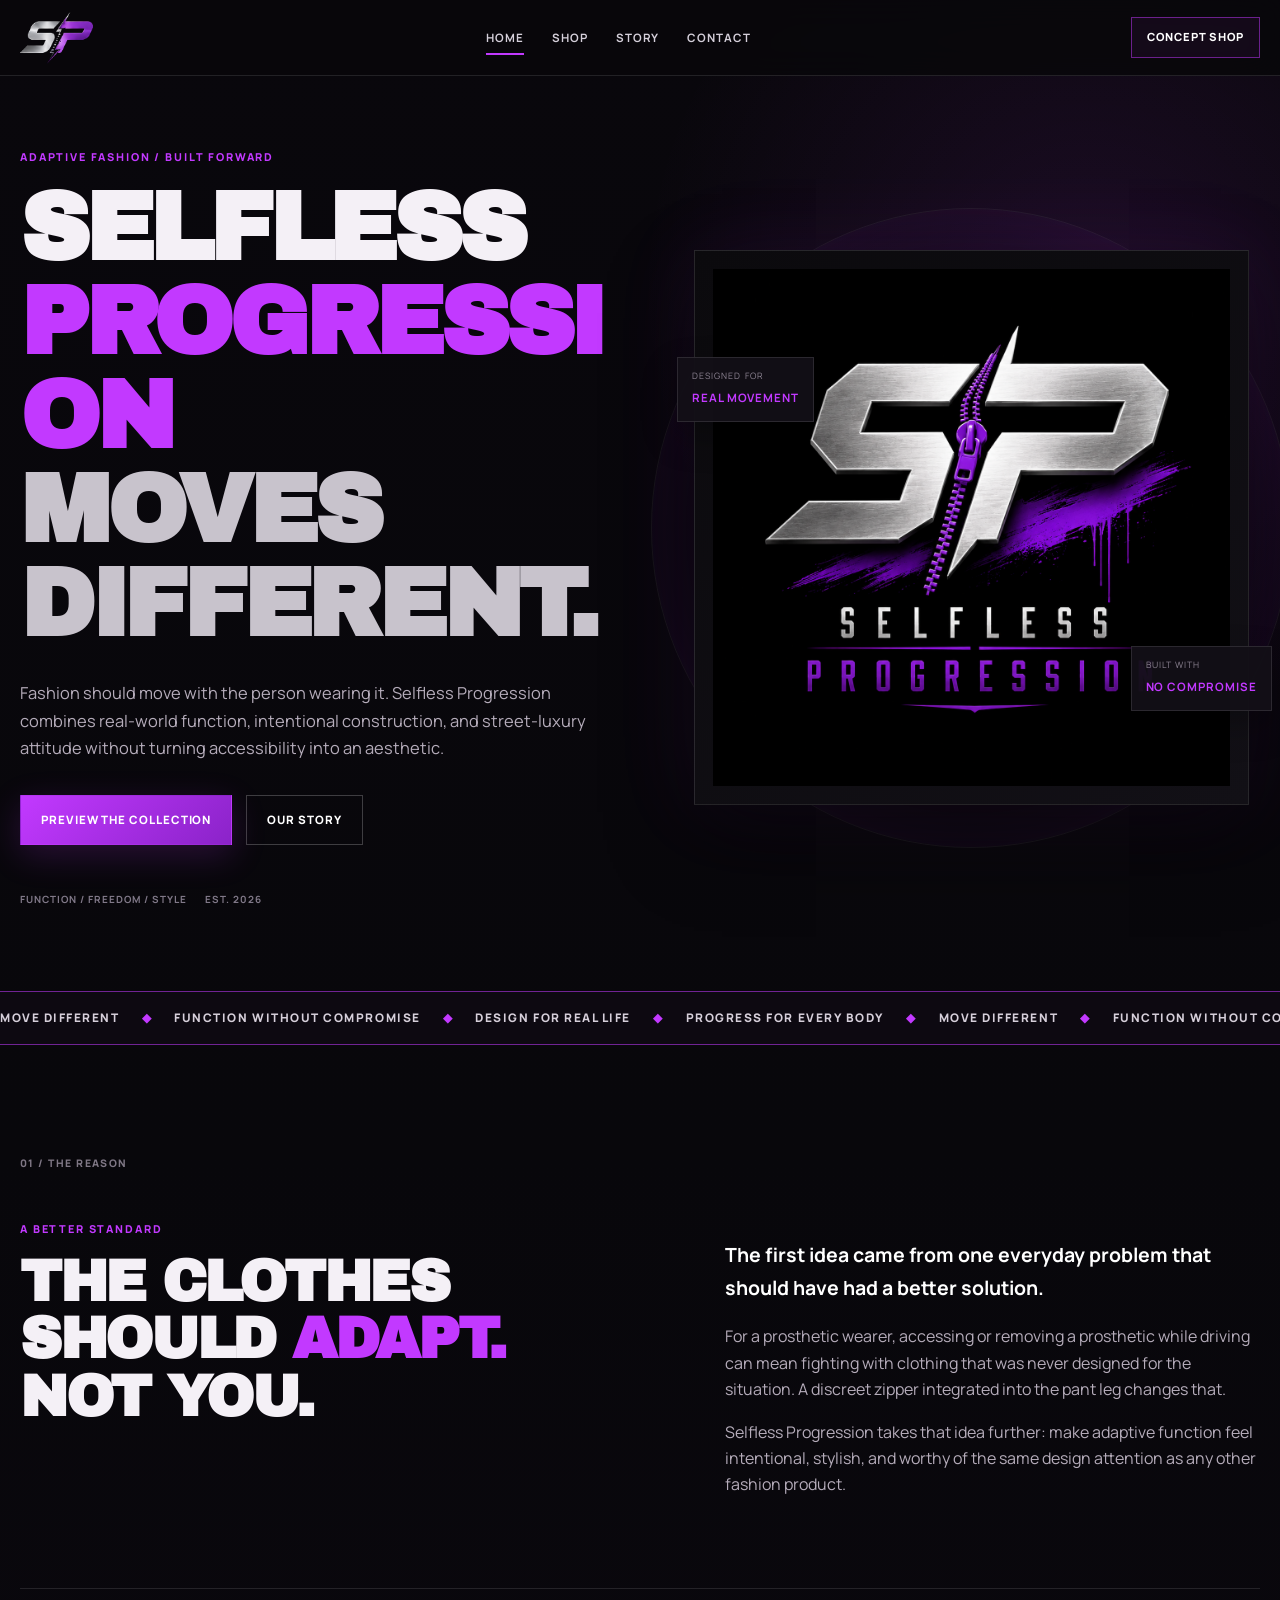
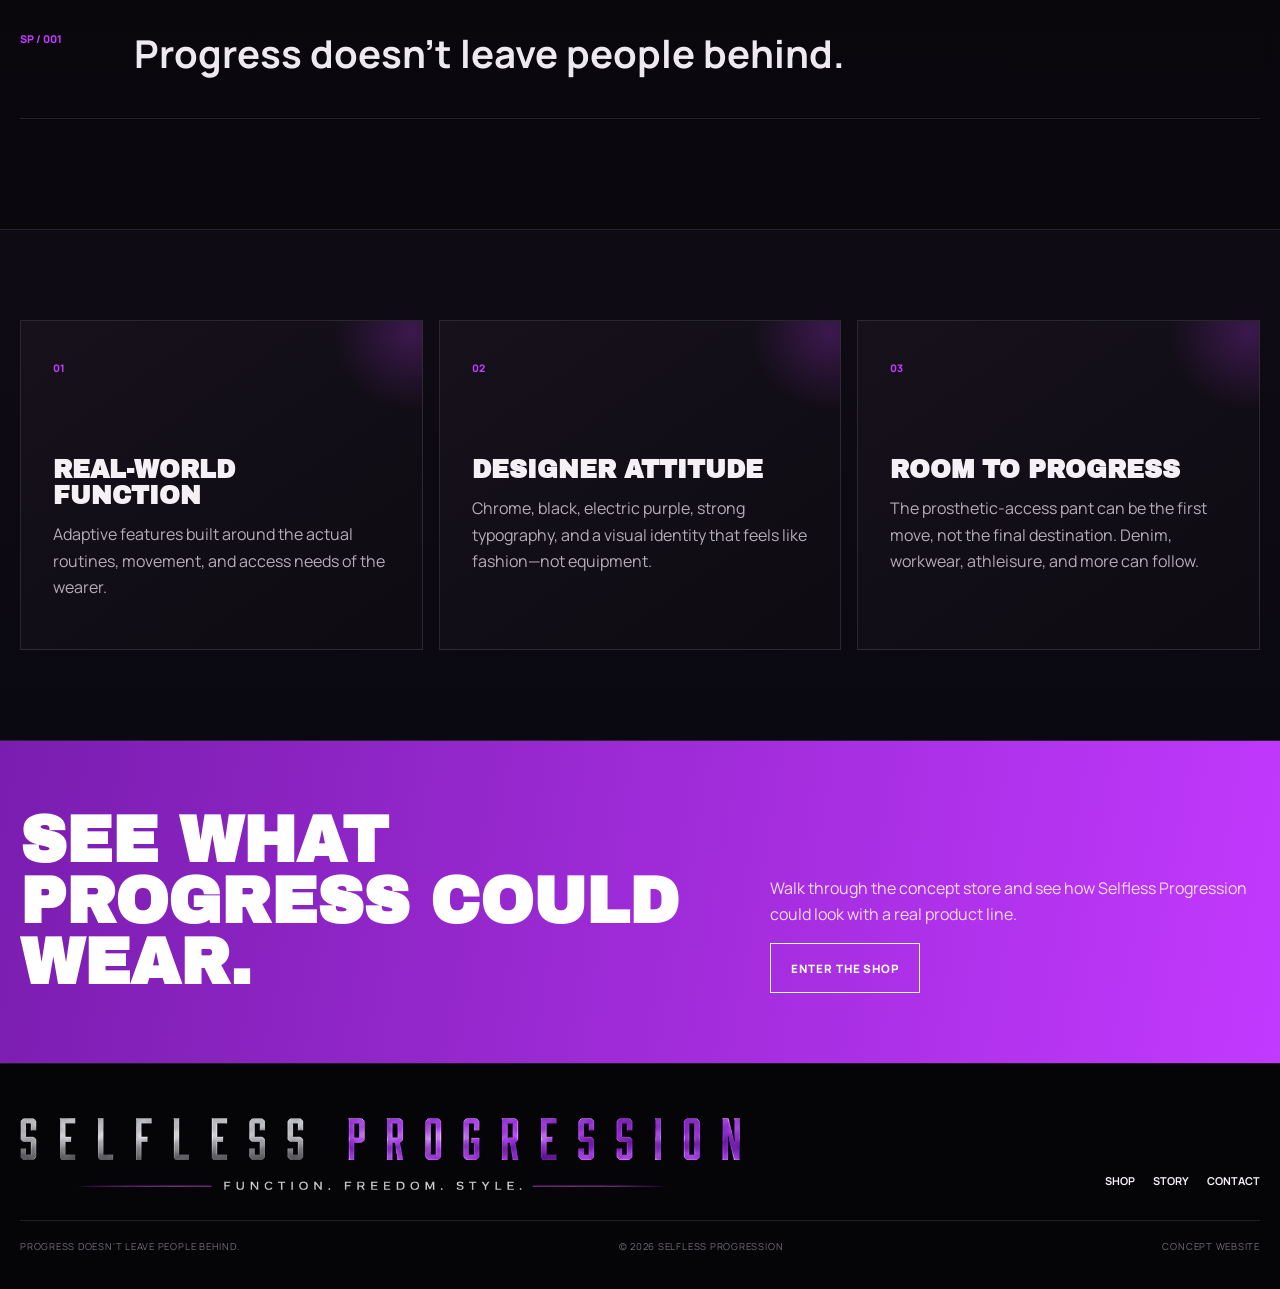
==== commit 72bfc7b6: "Add files via upload" ====
--- a/index.html
+++ b/index.html
@@ -8,10 +8,7 @@
 <link rel="stylesheet" href="styles.css"></head><body>
 
 <header class="site-header">
-  <a class="brand" href="index.html">
-    <span class="brand-mark">S<span>P</span></span>
-    <span class="brand-name">SELFLESS PROGRESSION</span>
-  </a>
+  <a class="brand brand-logo-link" href="index.html" aria-label="Selfless Progression home"><img class="header-logo-img" src="sp-header-logo.png" alt="Selfless Progression"></a>
   <nav class="nav"><a class="active" href="index.html">Home</a><a class="" href="shop.html">Shop</a><a class="" href="about.html">Story</a><a class="" href="contact.html">Contact</a></nav>
   <a class="header-shop" href="shop.html">Concept Shop</a>
   <button class="menu" aria-label="Open menu">☰</button>
@@ -96,7 +93,7 @@
 <footer class="footer">
   <div class="footer-inner">
     <div class="footer-top">
-      <a class="footer-brand" href="index.html">SELFLESS <span>PROGRESSION</span></a>
+      <a class="footer-brand footer-logo-link" href="index.html" aria-label="Selfless Progression home"><img class="footer-logo-img" src="sp-footer-logo.png" alt="Selfless Progression — Function. Freedom. Style."></a>
       <div class="footer-links">
         <a href="shop.html">Shop</a>
         <a href="about.html">Story</a>
--- a/styles.css
+++ b/styles.css
@@ -751,3 +751,298 @@
   .shop-toolbar{align-items:flex-start;flex-direction:column}
   .footer-top,.footer-bottom{display:grid;grid-template-columns:1fr}
 }
+
+
+/* =========================================================
+   MOBILE WIDTH / OVERFLOW FIX
+   Prevents large display type and grid children from forcing
+   the site wider than an iPhone viewport.
+   ========================================================= */
+
+html,
+body {
+  width: 100%;
+  max-width: 100%;
+  overflow-x: clip;
+}
+
+body {
+  position: relative;
+}
+
+.site-header {
+  width: 100%;
+  max-width: 100vw;
+  left: 0;
+  right: 0;
+}
+
+main,
+section,
+header,
+footer,
+nav,
+.hero,
+.hero-copy,
+.hero-art,
+.page-hero,
+.section,
+.two-col,
+.feature-grid,
+.purple-band-inner,
+.shop-toolbar,
+.products,
+.product-detail,
+.gallery,
+.product-panel,
+.about-grid,
+.about-art,
+.about-copy,
+.contact-grid,
+.contact-card,
+.form,
+.footer-inner,
+.footer-top,
+.footer-bottom {
+  min-width: 0;
+  max-width: 100%;
+}
+
+.hero-copy,
+.page-hero,
+.contact-card,
+.about-copy,
+.product-panel {
+  overflow-wrap: break-word;
+}
+
+.logo-shell,
+.logo-shell img {
+  max-width: 100%;
+}
+
+@media (max-width: 600px) {
+  .site-header {
+    padding-left: 18px;
+    padding-right: 18px;
+  }
+
+  .menu {
+    margin-left: auto;
+    flex: 0 0 auto;
+  }
+
+  .hero {
+    width: 100%;
+    min-height: auto;
+    padding-top: 58px;
+    padding-bottom: 70px;
+    gap: 42px;
+  }
+
+  /* Keep the long brand name inside the viewport. */
+  .hero h1 {
+    font-size: clamp(2.75rem, 11.6vw, 3.8rem);
+    line-height: 1.02;
+    letter-spacing: -0.055em;
+    max-width: 100%;
+  }
+
+  /* Page titles such as COLLECTION and CONVERSATION */
+  .page-hero h1 {
+    font-size: clamp(2.7rem, 11vw, 4rem);
+    line-height: 1.02;
+    letter-spacing: -0.05em;
+    max-width: 100%;
+    overflow-wrap: anywhere;
+  }
+
+  .page-hero {
+    padding-top: 64px;
+    padding-bottom: 48px;
+  }
+
+  .hero-lede,
+  .page-hero p,
+  .copy,
+  .copy p,
+  .contact-card p,
+  .about-copy p {
+    max-width: 100%;
+  }
+
+  .hero-note {
+    flex-wrap: wrap;
+    row-gap: 7px;
+  }
+
+  .hero-art {
+    width: 100%;
+    min-height: auto;
+    padding: 10px 0 30px;
+  }
+
+  .logo-shell {
+    width: 100%;
+    max-width: 420px;
+    margin-inline: auto;
+    padding: 12px;
+  }
+
+  .glow-ring {
+    width: 82vw;
+    height: 82vw;
+    max-width: 360px;
+    max-height: 360px;
+  }
+
+  .statement p {
+    font-size: clamp(1.5rem, 7.5vw, 2.3rem);
+  }
+
+  .section h2 {
+    font-size: clamp(2rem, 9.2vw, 3rem);
+    overflow-wrap: anywhere;
+  }
+
+  .purple-band h2 {
+    font-size: clamp(2.15rem, 9.6vw, 3.1rem);
+  }
+
+  .contact-grid,
+  .about-grid,
+  .product-detail {
+    width: 100%;
+    gap: 36px;
+  }
+
+  .contact-card {
+    width: 100%;
+    padding: 26px 22px;
+  }
+
+  .contact-card h2 {
+    font-size: clamp(2rem, 9vw, 2.75rem);
+    line-height: 1.03;
+    overflow-wrap: anywhere;
+  }
+
+  .form {
+    width: 100%;
+  }
+
+  .field,
+  .field input,
+  .field textarea {
+    min-width: 0;
+    max-width: 100%;
+  }
+
+  .field input,
+  .field textarea {
+    width: 100%;
+  }
+
+  .shop-toolbar,
+  .products {
+    width: 100%;
+  }
+
+  .product-image {
+    width: 100%;
+  }
+
+  .product-panel h1 {
+    font-size: clamp(2.7rem, 12vw, 3.6rem);
+  }
+
+  .about-copy h2 {
+    font-size: clamp(2rem, 9vw, 2.8rem);
+    overflow-wrap: anywhere;
+  }
+
+  .about-art {
+    min-height: 390px;
+  }
+
+  .about-art::before {
+    font-size: clamp(6rem, 32vw, 10rem);
+  }
+
+  .footer-inner {
+    width: 100%;
+  }
+
+  .footer-brand {
+    overflow-wrap: anywhere;
+  }
+}
+
+@supports not (overflow: clip) {
+  html,
+  body {
+    overflow-x: hidden;
+  }
+}
+
+
+/* =========================================================
+   BRAND LOGO UPDATE
+   ========================================================= */
+
+.brand-logo-link {
+  display: inline-flex;
+  align-items: center;
+  width: auto;
+  min-width: 0;
+}
+
+.header-logo-img {
+  display: block;
+  width: 86px;
+  height: auto;
+  max-height: 52px;
+  object-fit: contain;
+  object-position: left center;
+}
+
+.footer-logo-link {
+  display: inline-flex;
+  align-items: center;
+  max-width: min(760px, 100%);
+}
+
+.footer-logo-img {
+  display: block;
+  width: min(720px, 100%);
+  height: auto;
+  object-fit: contain;
+  object-position: left center;
+}
+
+/* Override old text-logo typography because header/footer now use image assets. */
+.footer-brand {
+  font-family: inherit;
+  font-size: inherit;
+  line-height: normal;
+  text-transform: none;
+}
+
+@media (max-width: 600px) {
+  .header-logo-img {
+    width: 72px;
+    max-height: 46px;
+  }
+
+  .footer-logo-link {
+    width: 100%;
+    max-width: 100%;
+  }
+
+  .footer-logo-img {
+    width: min(100%, 560px);
+    max-height: 110px;
+    object-fit: contain;
+    object-position: left center;
+  }
+}
